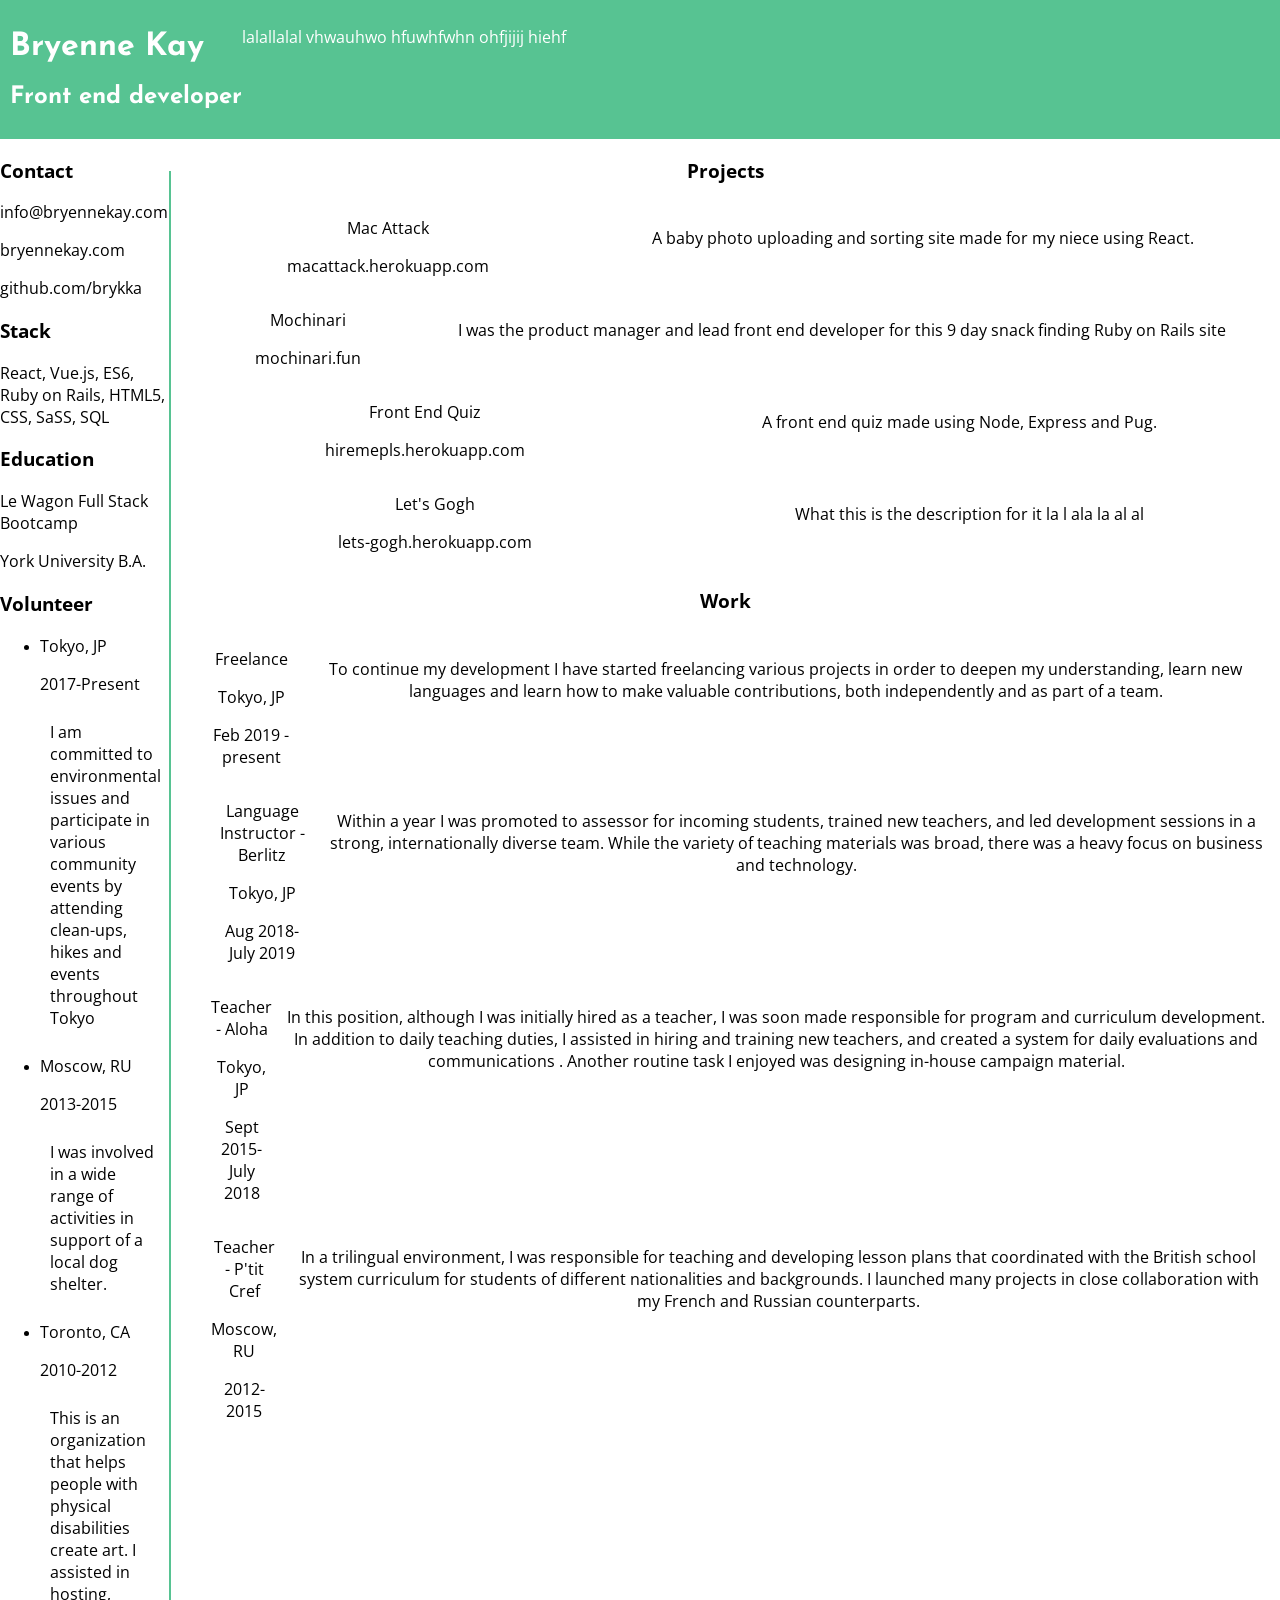
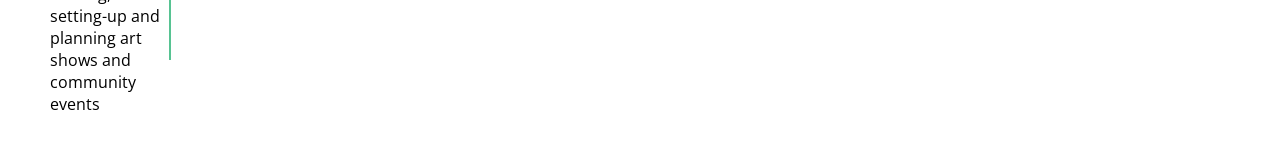
==== index.html @ 218a4236 "left panel" ====
<!DOCTYPE html>
<html>
  <head>
    <link rel="stylesheet" href="style.css">
    <link href="https://fonts.googleapis.com/css?family=Dosis|Josefin+Sans|Open+Sans:300|Righteous&display=swap" rel="stylesheet">
    <link rel="shortcut icon" href="./images/b.ico" type="image/x-icon"/>
    <title>Bryenne Kay's Resume</title>
  </head>
  <body>

      <div id="header">
        <div class="name">
          <h1>Bryenne Kay</h1>
          <h2>Front end developer</h2>
        </div>
        <div class="blurb">
          <p>lalallalal vhwauhwo hfuwhfwhn ohfjijij  hiehf</p>
        </div>
      </div>

      <div class="content">
        <div class="left-panel">
          <div class="contact">
            <h3>Contact</h3>
              <p>info@bryennekay.com</p>
              <p>bryennekay.com</p>
              <p>github.com/brykka</p>
          </div>
          <div class="stack">
            <h3>Stack</h3>
              <p>React, Vue.js, ES6, Ruby on Rails, HTML5, <br>CSS, SaSS, SQL</p>
          </div>
          <div class="education">
            <h3>Education</h3>
              <p>Le Wagon Full Stack Bootcamp</p>
              <p>York University B.A.</p>
          </div>
         <div class="volunteer">
            <h3>Volunteer</h3>
              <ul>
                <li>
                  <div class="info">
                    <p class="location">Tokyo, JP</p>
                    <p class="duration">2017-Present</p>
                  </div>
                  <p class="description">
                  I am committed to environmental issues and participate in various community events by attending clean-ups, hikes and events throughout Tokyo
                  </p>
                </li>
                <li>
                  <div class="info">
                    <p class="location">Moscow, RU</p>
                    <p class="duration">2013-2015</p>
                  </div>
                  <p class="description">
                  I was involved in a wide range of activities in support of a local dog shelter.
                  </p>
                </li>
                <li>
                  <div class="info">
                    <p class="location">Toronto, CA</p>
                    <p class="duration">2010-2012</p>
                  </div>
                  <p class="description">
                  This is an organization that helps people with physical disabilities create art. I assisted in hosting, setting-up and planning art shows and community events
                  </p>
                </li>
              </ul>
          </div>
        </div>
        <div class="main-content">
          <div class="projects">
            <h3>Projects</h3>
              <ul>
                <li>
                  <div class="info">
                    <p class="project-title">Mac Attack</p>
                    <p class="link">macattack.herokuapp.com</p>
                  </div>
                    <p class="description">
                      A baby photo uploading and sorting site made for my niece using React.
                    </p>
                </li>
                <li>
                  <div class="info">
                    <p class="project-title">Mochinari</p>
                    <p class="link">mochinari.fun</p>
                  </div>
                    <p class="description">
                      I was the product manager and lead front end developer for this 9 day snack finding Ruby on Rails site
                    </p>
                </li>
                <li>
                  <div class="info">
                    <p class="project-title">Front End Quiz</p>
                    <p class="link">hiremepls.herokuapp.com</p>
                  </div>
                  <p class="description">
                  A front end quiz made using Node, Express and Pug.
                  </p>
                </li>
                <li>
                  <div class="info">
                    <p class="project-title">Let's Gogh</p>
                    <p class="link">lets-gogh.herokuapp.com</p>
                  </div>
                  <p class="description">
                  What this is the description for it la l ala la al al
                  </p>
                </li>
              </div>
          <div class="work">
            <h3>Work</h3>
              <ul>
                <li>
                  <div class="info">
                    <p class="job">Freelance</p>
                    <p class="location">Tokyo, JP</p>
                    <p class="duration">Feb 2019 - present</p>
                  </div>
                  <p class="description">
                  To continue my development I have started freelancing various projects in order to deepen my understanding, learn new languages and learn how to make valuable contributions, both independently and as part of a team.
                  </p>
                </li>
                <li>
                  <div class="info">
                    <p class="job">Language Instructor - Berlitz</p>
                    <p class="location">Tokyo, JP</p>
                    <p class="duration"> Aug 2018- July 2019</p>
                  </div>
                  <p class="description">
                  Within a year I was promoted to assessor for incoming students,  trained  new teachers, and led development sessions in a strong, internationally diverse team. While the variety of teaching materials was broad, there was a heavy focus on business and technology.
                  </p>
                </li>
                <li>
                  <div class="info">
                    <p class="job">Teacher - Aloha</p>
                    <p class="location">Tokyo, JP</p>
                    <p class="duration"> Sept 2015- July 2018</p>
                  </div>
                  <p class="description">
                  In this position, although I was initially hired as a teacher, I was soon made responsible for program and curriculum development. In addition to daily teaching duties, I assisted in hiring and training new teachers, and created a system for daily evaluations and communications . Another routine  task I enjoyed was designing in-house campaign material.
                  </p>
                </li>
                <li>
                  <div class="info">
                    <p class="job">Teacher - P'tit Cref</p>
                    <p class="location">Moscow, RU</p>
                    <p class="duration">2012-2015</p>
                  </div>
                  <p class="description">
                  In a trilingual environment, I was responsible for teaching and developing lesson plans that coordinated with the British school system curriculum for students of different nationalities and backgrounds. I launched many projects in close collaboration with my French and Russian counterparts.
                  </p>
                </li>
              </div>
             </ul>

  </body>
</html>
---- style.css ----
@import url('./components/header.css');
@import url('./components/left-panel.css');
@import url('./components/main-content.css');
@import url('./components/content.css');

body {
  margin: 0 !important;
}
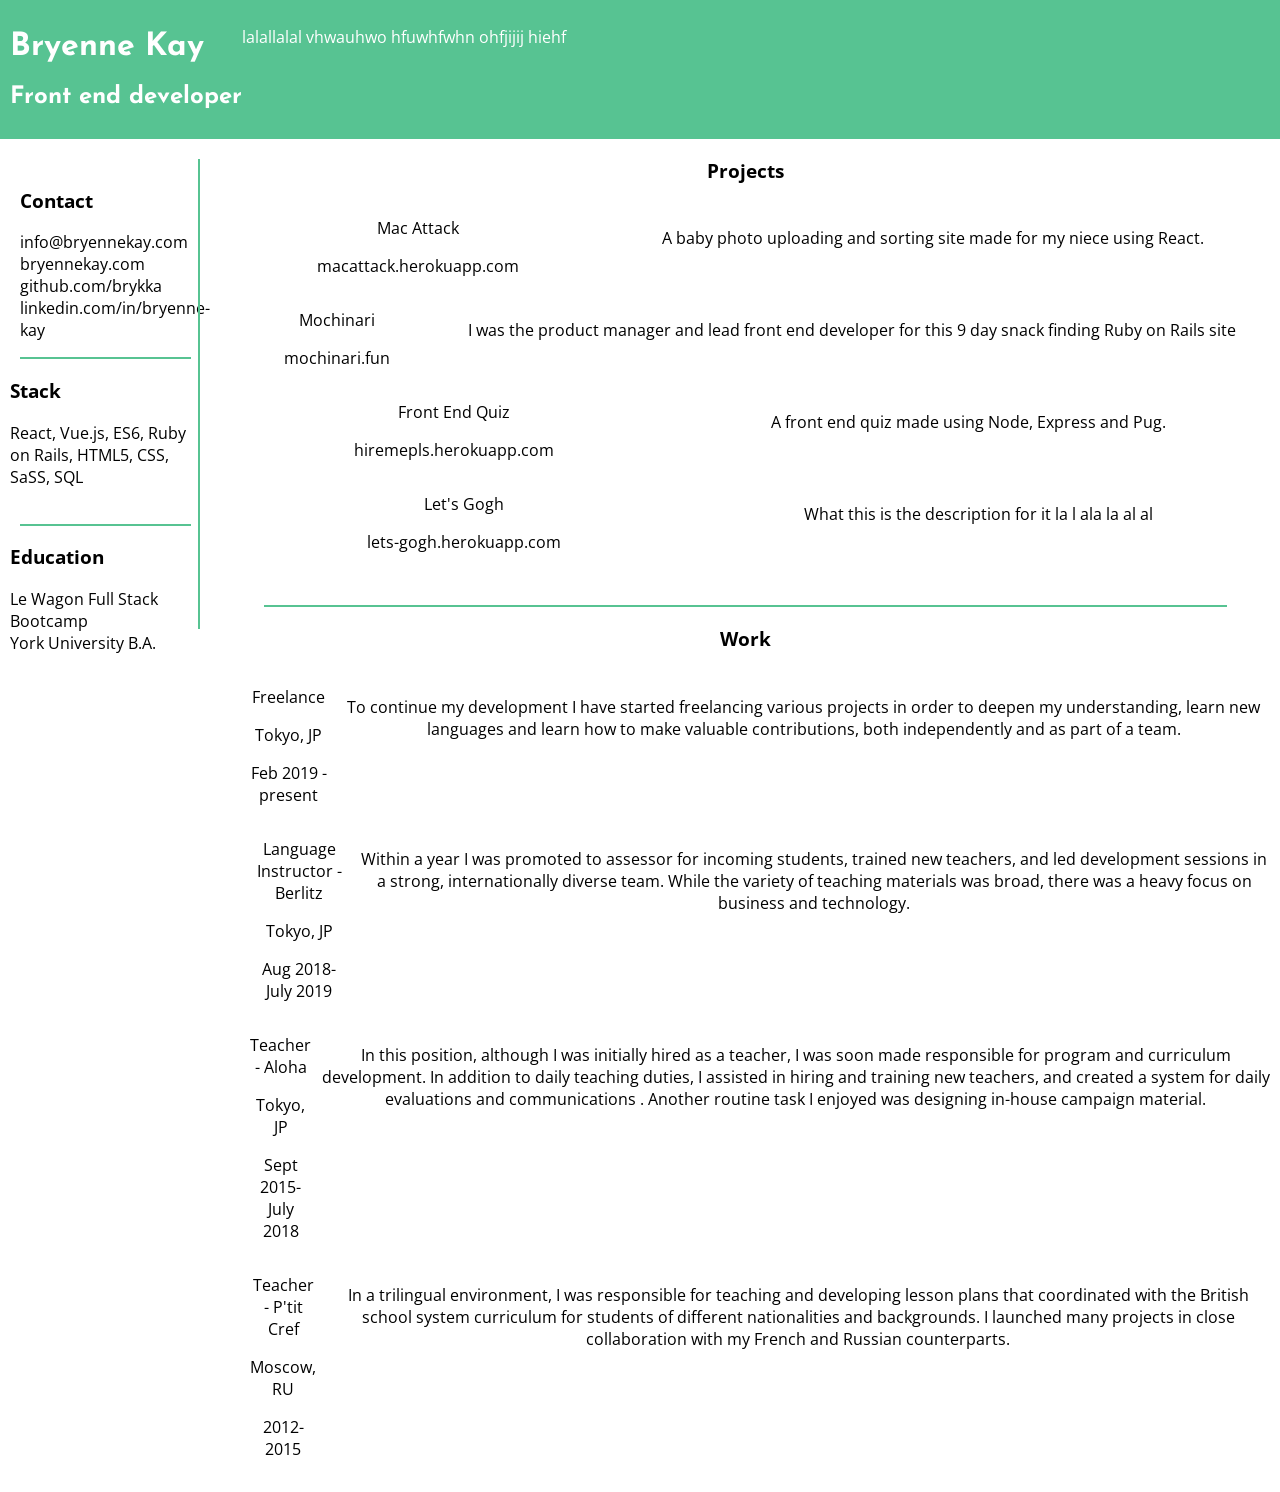
==== commit 145f6eb8: "moving stuff" ====
--- a/index.html
+++ b/index.html
@@ -20,22 +20,23 @@
 
       <div class="content">
         <div class="left-panel">
-          <div class="contact">
-            <h3>Contact</h3>
-              <p>info@bryennekay.com</p>
-              <p>bryennekay.com</p>
-              <p>github.com/brykka</p>
+          <div class="boxes">
+            <div class="contact">
+              <h3>Contact</h3>
+                <p>
+                  info@bryennekay.com<br>bryennekay.com<br>github.com/brykka<br>linkedin.com/in/bryenne-kay
+                </p>
+            </div>
+            <div class="stack">
+              <h3>Stack</h3>
+                <p>React, Vue.js, ES6, Ruby on Rails, HTML5, CSS, SaSS, SQL</p>
+            </div>
+            <div class="education">
+              <h3>Education</h3>
+                <p>Le Wagon Full Stack Bootcamp<br>York University B.A.</p>
+            </div>
           </div>
-          <div class="stack">
-            <h3>Stack</h3>
-              <p>React, Vue.js, ES6, Ruby on Rails, HTML5, <br>CSS, SaSS, SQL</p>
-          </div>
-          <div class="education">
-            <h3>Education</h3>
-              <p>Le Wagon Full Stack Bootcamp</p>
-              <p>York University B.A.</p>
-          </div>
-         <div class="volunteer">
+         <!-- <div class="volunteer">
             <h3>Volunteer</h3>
               <ul>
                 <li>
@@ -66,7 +67,7 @@
                   </p>
                 </li>
               </ul>
-          </div>
+          </div> -->
         </div>
         <div class="main-content">
           <div class="projects">
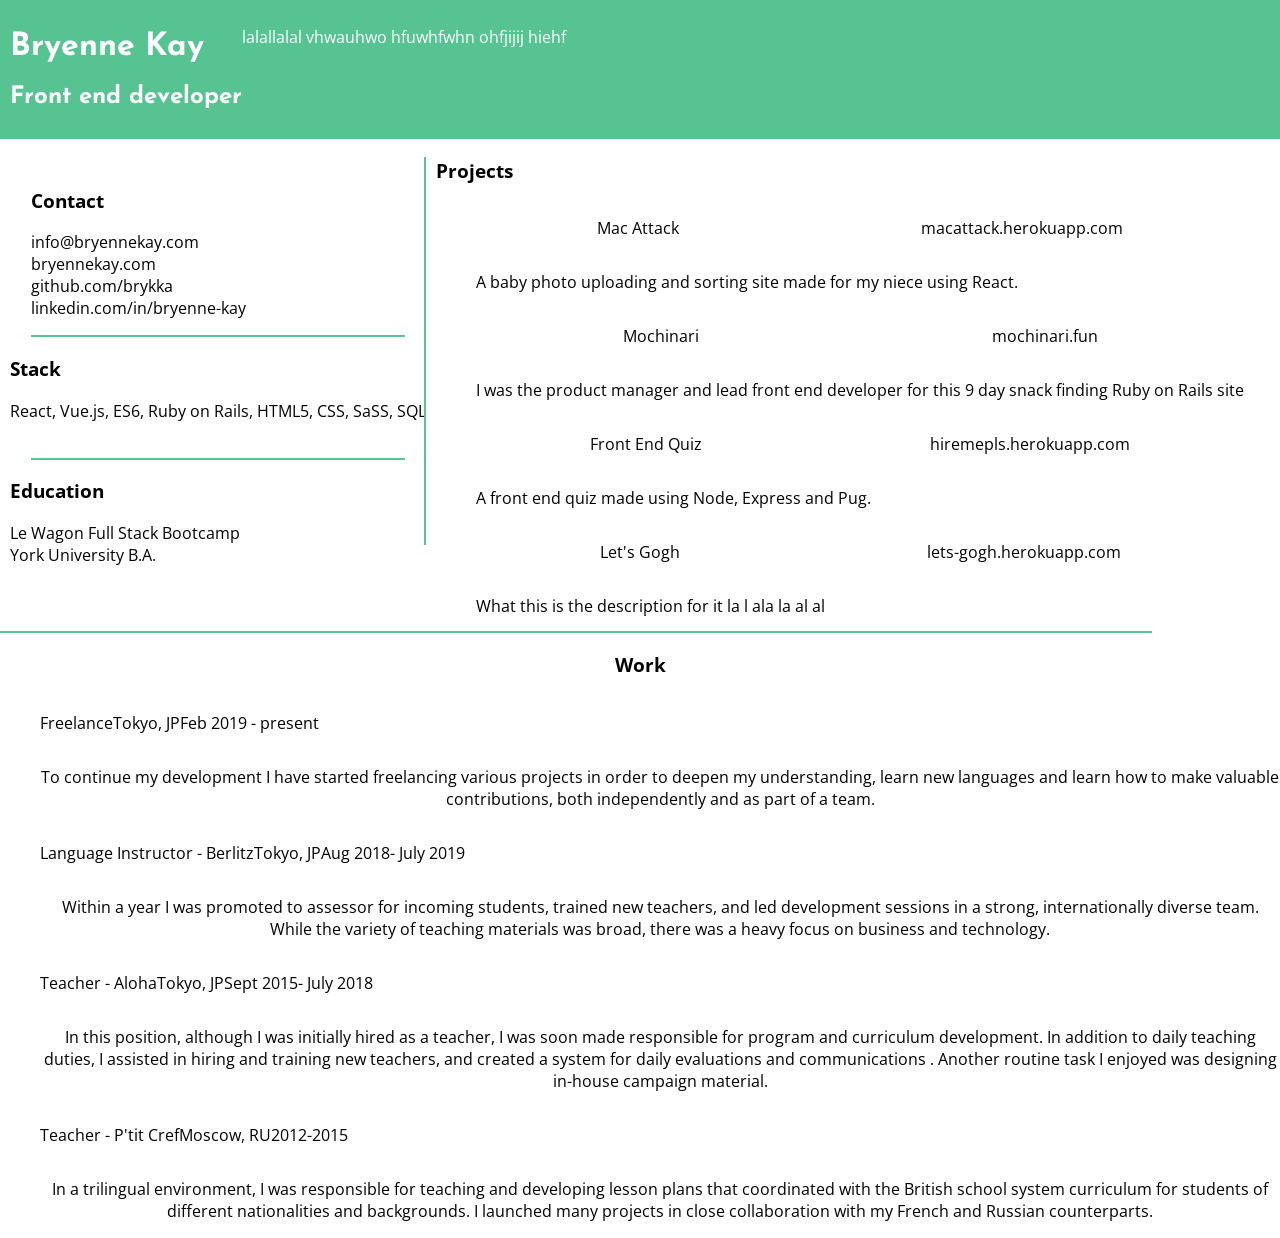
==== commit 58f012bf: "updates to style" ====
--- a/index.html
+++ b/index.html
@@ -8,17 +8,19 @@
   </head>
   <body>
 
-      <div id="header">
-        <div class="name">
-          <h1>Bryenne Kay</h1>
-          <h2>Front end developer</h2>
-        </div>
-        <div class="blurb">
-          <p>lalallalal vhwauhwo hfuwhfwhn ohfjijij  hiehf</p>
-        </div>
+    <div id="header">
+      <div class="name">
+        <h1>Bryenne Kay</h1>
+        <h2>Front end developer</h2>
       </div>
+      <div class="blurb">
+        <p>lalallalal vhwauhwo hfuwhfwhn ohfjijij  hiehf</p>
+      </div>
+    </div>
 
-      <div class="content">
+    <div class="content">
+      <div class="top-content">
+
         <div class="left-panel">
           <div class="boxes">
             <div class="contact">
@@ -27,10 +29,12 @@
                   info@bryennekay.com<br>bryennekay.com<br>github.com/brykka<br>linkedin.com/in/bryenne-kay
                 </p>
             </div>
+
             <div class="stack">
               <h3>Stack</h3>
                 <p>React, Vue.js, ES6, Ruby on Rails, HTML5, CSS, SaSS, SQL</p>
             </div>
+
             <div class="education">
               <h3>Education</h3>
                 <p>Le Wagon Full Stack Bootcamp<br>York University B.A.</p>
@@ -69,92 +73,103 @@
               </ul>
           </div> -->
         </div>
-        <div class="main-content">
-          <div class="projects">
-            <h3>Projects</h3>
-              <ul>
-                <li>
-                  <div class="info">
-                    <p class="project-title">Mac Attack</p>
-                    <p class="link">macattack.herokuapp.com</p>
-                  </div>
-                    <p class="description">
-                      A baby photo uploading and sorting site made for my niece using React.
+
+
+        <div class="projects">
+          <h3>Projects</h3>
+            <ul>
+              <li>
+                <div class="info">
+                  <p class="project-title"><i class="fas fa-circle"></i>Mac Attack</p>
+                  <p class="link">macattack.herokuapp.com</p>
+                </div>
+                  <p class="description">
+                    A baby photo uploading and sorting site made for my niece using React.
+                  </p>
+              </li>
+              <li>
+                <div class="info">
+                  <p class="project-title"><i class="fas fa-circle"></i>Mochinari</p>
+                  <p class="link">mochinari.fun</p>
+                </div>
+                  <p class="description">
+                    I was the product manager and lead front end developer for this 9 day snack finding Ruby on Rails site
+                  </p>
+              </li>
+              <li>
+                <div class="info">
+                  <p class="project-title"><i class="fas fa-circle"></i>Front End Quiz</p>
+                  <p class="link">hiremepls.herokuapp.com</p>
+                </div>
+                <p class="description">
+                A front end quiz made using Node, Express and Pug.
+                </p>
+              </li>
+              <li>
+                <div class="info">
+                  <p class="project-title">
+                    <i class="fas fa-circle"></i>
+                    Let's Gogh
                     </p>
-                </li>
-                <li>
-                  <div class="info">
-                    <p class="project-title">Mochinari</p>
-                    <p class="link">mochinari.fun</p>
-                  </div>
-                    <p class="description">
-                      I was the product manager and lead front end developer for this 9 day snack finding Ruby on Rails site
-                    </p>
-                </li>
-                <li>
-                  <div class="info">
-                    <p class="project-title">Front End Quiz</p>
-                    <p class="link">hiremepls.herokuapp.com</p>
-                  </div>
-                  <p class="description">
-                  A front end quiz made using Node, Express and Pug.
-                  </p>
-                </li>
-                <li>
-                  <div class="info">
-                    <p class="project-title">Let's Gogh</p>
-                    <p class="link">lets-gogh.herokuapp.com</p>
-                  </div>
-                  <p class="description">
-                  What this is the description for it la l ala la al al
-                  </p>
-                </li>
-              </div>
-          <div class="work">
-            <h3>Work</h3>
-              <ul>
-                <li>
-                  <div class="info">
-                    <p class="job">Freelance</p>
-                    <p class="location">Tokyo, JP</p>
-                    <p class="duration">Feb 2019 - present</p>
-                  </div>
-                  <p class="description">
-                  To continue my development I have started freelancing various projects in order to deepen my understanding, learn new languages and learn how to make valuable contributions, both independently and as part of a team.
-                  </p>
-                </li>
-                <li>
-                  <div class="info">
-                    <p class="job">Language Instructor - Berlitz</p>
-                    <p class="location">Tokyo, JP</p>
-                    <p class="duration"> Aug 2018- July 2019</p>
-                  </div>
-                  <p class="description">
-                  Within a year I was promoted to assessor for incoming students,  trained  new teachers, and led development sessions in a strong, internationally diverse team. While the variety of teaching materials was broad, there was a heavy focus on business and technology.
-                  </p>
-                </li>
-                <li>
-                  <div class="info">
-                    <p class="job">Teacher - Aloha</p>
-                    <p class="location">Tokyo, JP</p>
-                    <p class="duration"> Sept 2015- July 2018</p>
-                  </div>
-                  <p class="description">
-                  In this position, although I was initially hired as a teacher, I was soon made responsible for program and curriculum development. In addition to daily teaching duties, I assisted in hiring and training new teachers, and created a system for daily evaluations and communications . Another routine  task I enjoyed was designing in-house campaign material.
-                  </p>
-                </li>
-                <li>
-                  <div class="info">
-                    <p class="job">Teacher - P'tit Cref</p>
-                    <p class="location">Moscow, RU</p>
-                    <p class="duration">2012-2015</p>
-                  </div>
-                  <p class="description">
-                  In a trilingual environment, I was responsible for teaching and developing lesson plans that coordinated with the British school system curriculum for students of different nationalities and backgrounds. I launched many projects in close collaboration with my French and Russian counterparts.
-                  </p>
-                </li>
-              </div>
-             </ul>
+                  <p class="link">lets-gogh.herokuapp.com</p>
+                </div>
+                <p class="description">
+                What this is the description for it la l ala la al al
+                </p>
+              </li>
+           </ul>
+        </div>
 
+      </div>
+
+      <div class="main-content">
+        <div class="work">
+          <h3>Work</h3>
+            <ul>
+              <li>
+                <div class="info">
+                  <p class="job">Freelance</p>
+                  <p class="location">Tokyo, JP</p>
+                  <p class="duration">Feb 2019 - present</p>
+                </div>
+                <p class="description">
+                To continue my development I have started freelancing various projects in order to deepen my understanding, learn new languages and learn how to make valuable contributions, both independently and as part of a team.
+                </p>
+              </li>
+              <li>
+                <div class="info">
+                  <p class="job">Language Instructor - Berlitz</p>
+                  <p class="location">Tokyo, JP</p>
+                  <p class="duration"> Aug 2018- July 2019</p>
+                </div>
+                <p class="description">
+                Within a year I was promoted to assessor for incoming students,  trained  new teachers, and led development sessions in a strong, internationally diverse team. While the variety of teaching materials was broad, there was a heavy focus on business and technology.
+                </p>
+              </li>
+              <li>
+                <div class="info">
+                  <p class="job">Teacher - Aloha</p>
+                  <p class="location">Tokyo, JP</p>
+                  <p class="duration"> Sept 2015- July 2018</p>
+                </div>
+                <p class="description">
+                In this position, although I was initially hired as a teacher, I was soon made responsible for program and curriculum development. In addition to daily teaching duties, I assisted in hiring and training new teachers, and created a system for daily evaluations and communications . Another routine  task I enjoyed was designing in-house campaign material.
+                </p>
+              </li>
+              <li>
+                <div class="info">
+                  <p class="job">Teacher - P'tit Cref</p>
+                  <p class="location">Moscow, RU</p>
+                  <p class="duration">2012-2015</p>
+                </div>
+                <p class="description">
+                In a trilingual environment, I was responsible for teaching and developing lesson plans that coordinated with the British school system curriculum for students of different nationalities and backgrounds. I launched many projects in close collaboration with my French and Russian counterparts.
+                </p>
+              </li>
+           </ul>
+        </div>
+      </div>
+
+    </div>
   </body>
 </html>
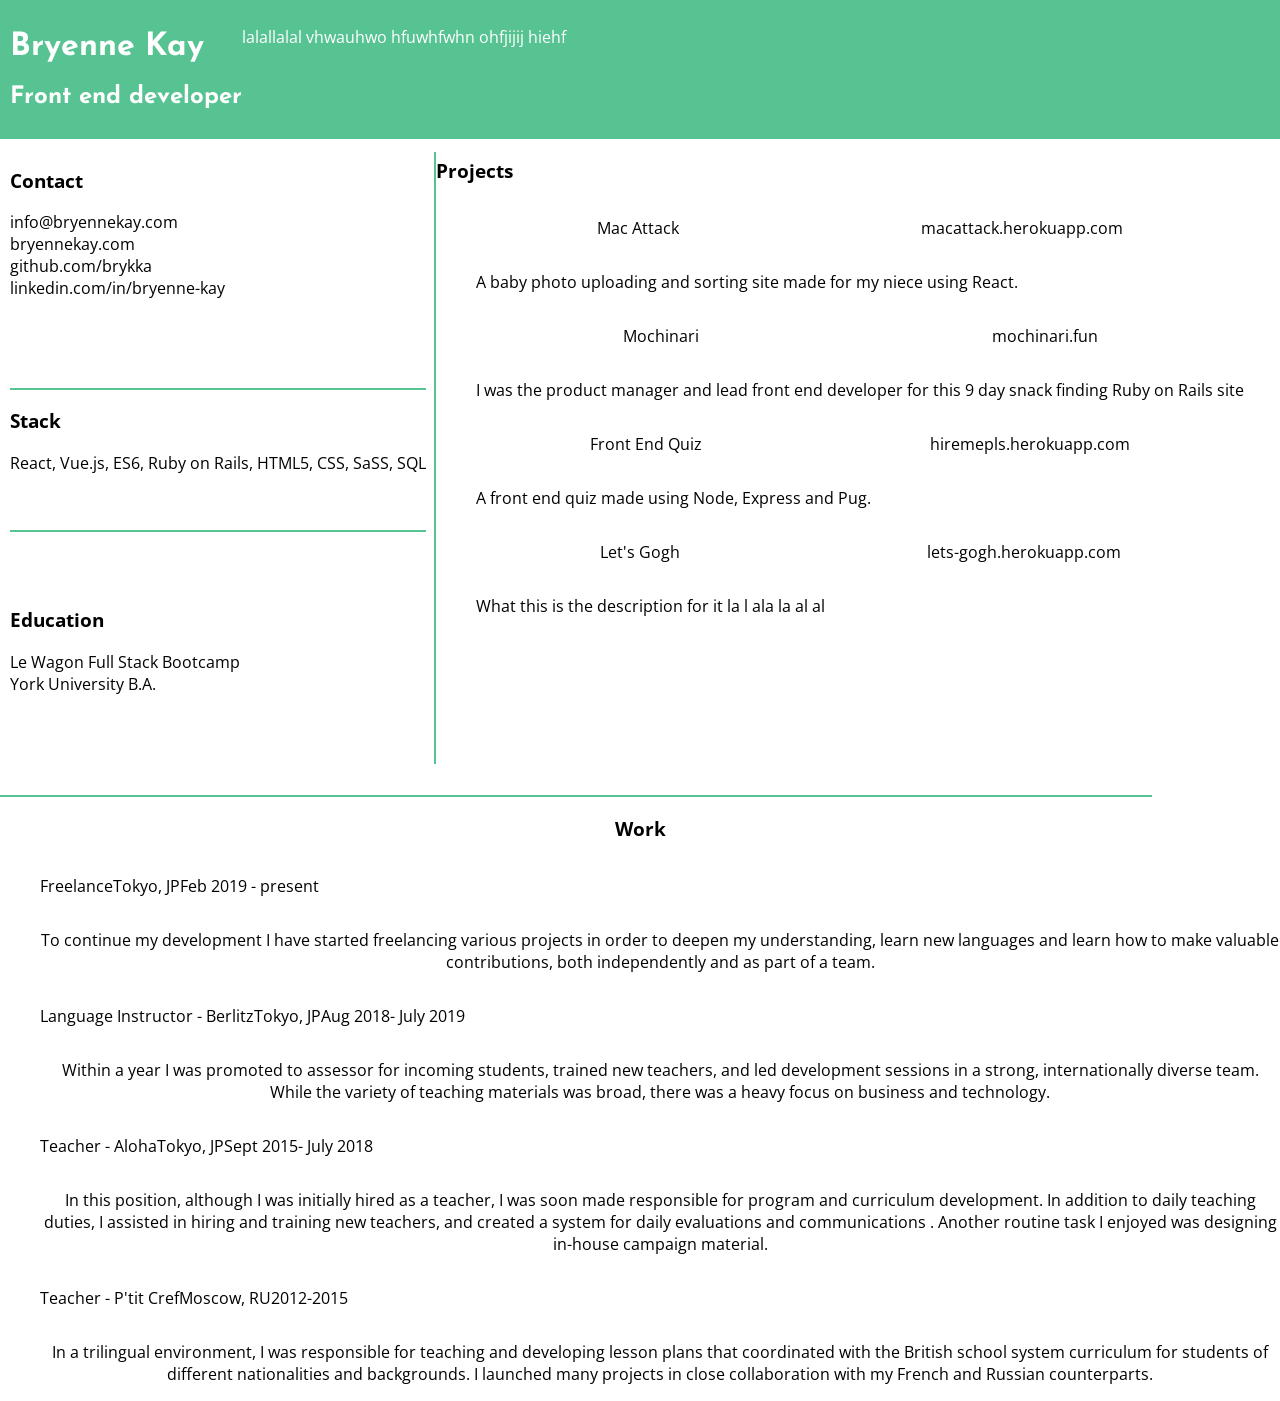
==== commit c9e0617d: "padding to left column" ====
--- a/index.html
+++ b/index.html
@@ -40,38 +40,6 @@
                 <p>Le Wagon Full Stack Bootcamp<br>York University B.A.</p>
             </div>
           </div>
-         <!-- <div class="volunteer">
-            <h3>Volunteer</h3>
-              <ul>
-                <li>
-                  <div class="info">
-                    <p class="location">Tokyo, JP</p>
-                    <p class="duration">2017-Present</p>
-                  </div>
-                  <p class="description">
-                  I am committed to environmental issues and participate in various community events by attending clean-ups, hikes and events throughout Tokyo
-                  </p>
-                </li>
-                <li>
-                  <div class="info">
-                    <p class="location">Moscow, RU</p>
-                    <p class="duration">2013-2015</p>
-                  </div>
-                  <p class="description">
-                  I was involved in a wide range of activities in support of a local dog shelter.
-                  </p>
-                </li>
-                <li>
-                  <div class="info">
-                    <p class="location">Toronto, CA</p>
-                    <p class="duration">2010-2012</p>
-                  </div>
-                  <p class="description">
-                  This is an organization that helps people with physical disabilities create art. I assisted in hosting, setting-up and planning art shows and community events
-                  </p>
-                </li>
-              </ul>
-          </div> -->
         </div>
 
 
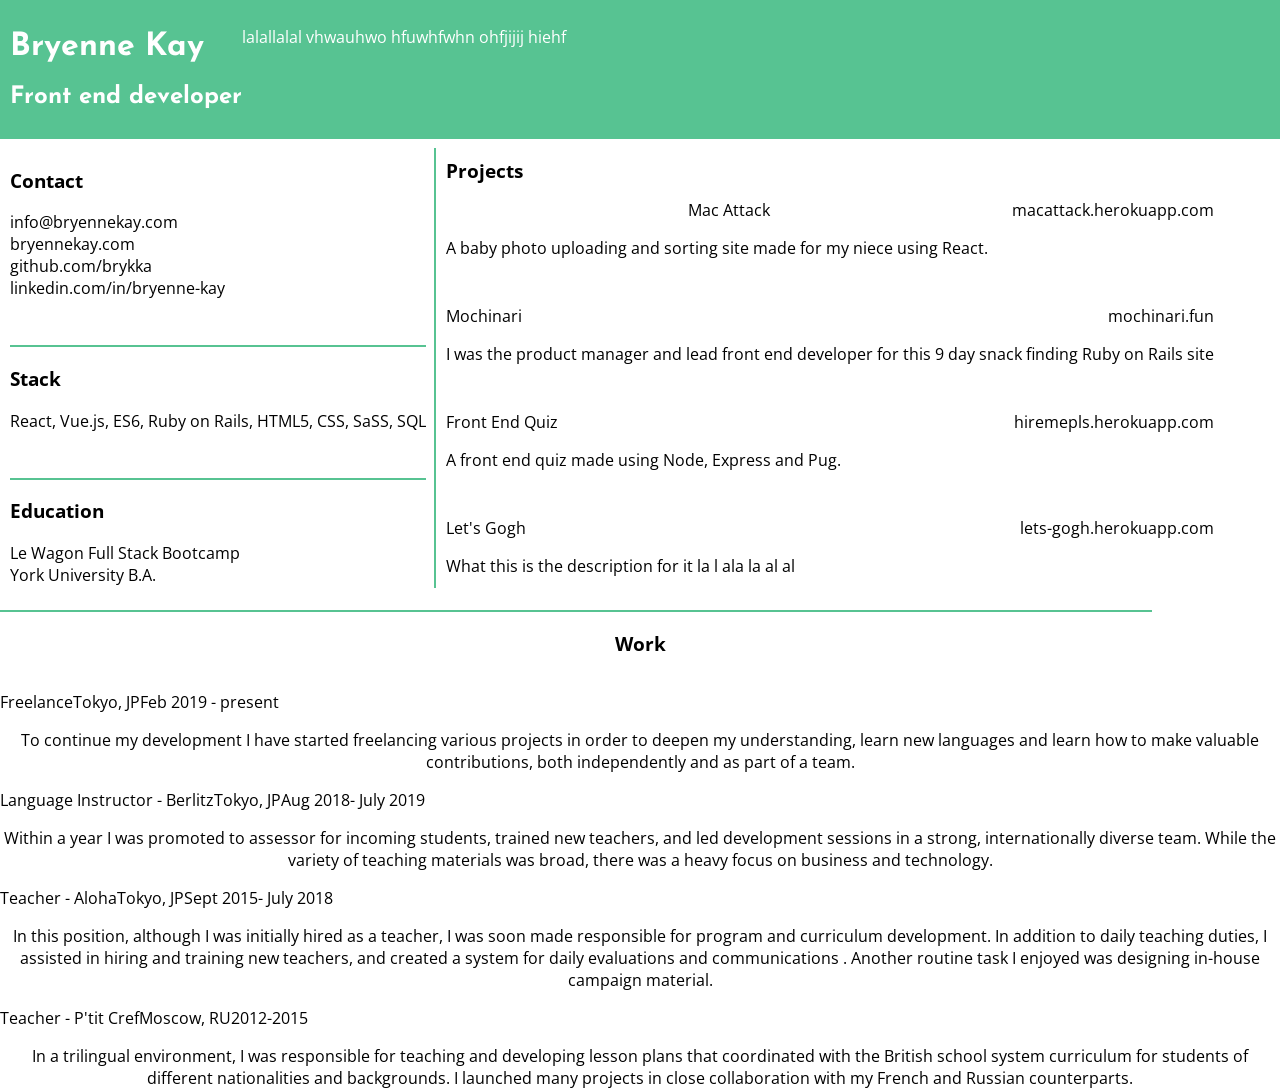
==== commit 5037f857: "top content almost done" ====
--- a/index.html
+++ b/index.html
@@ -48,7 +48,7 @@
             <ul>
               <li>
                 <div class="info">
-                  <p class="project-title"><i class="fas fa-circle"></i>Mac Attack</p>
+                  <i class="fas fa-circle"></i><p class="project-title">Mac Attack</p>
                   <p class="link">macattack.herokuapp.com</p>
                 </div>
                   <p class="description">
--- a/style.css
+++ b/style.css
@@ -7,4 +7,11 @@
   margin: 0 !important;
 }
 
+ul {
+  padding: 0;
+  margin: 0;
+}
 
+.fas {
+  color: #57c392;
+}
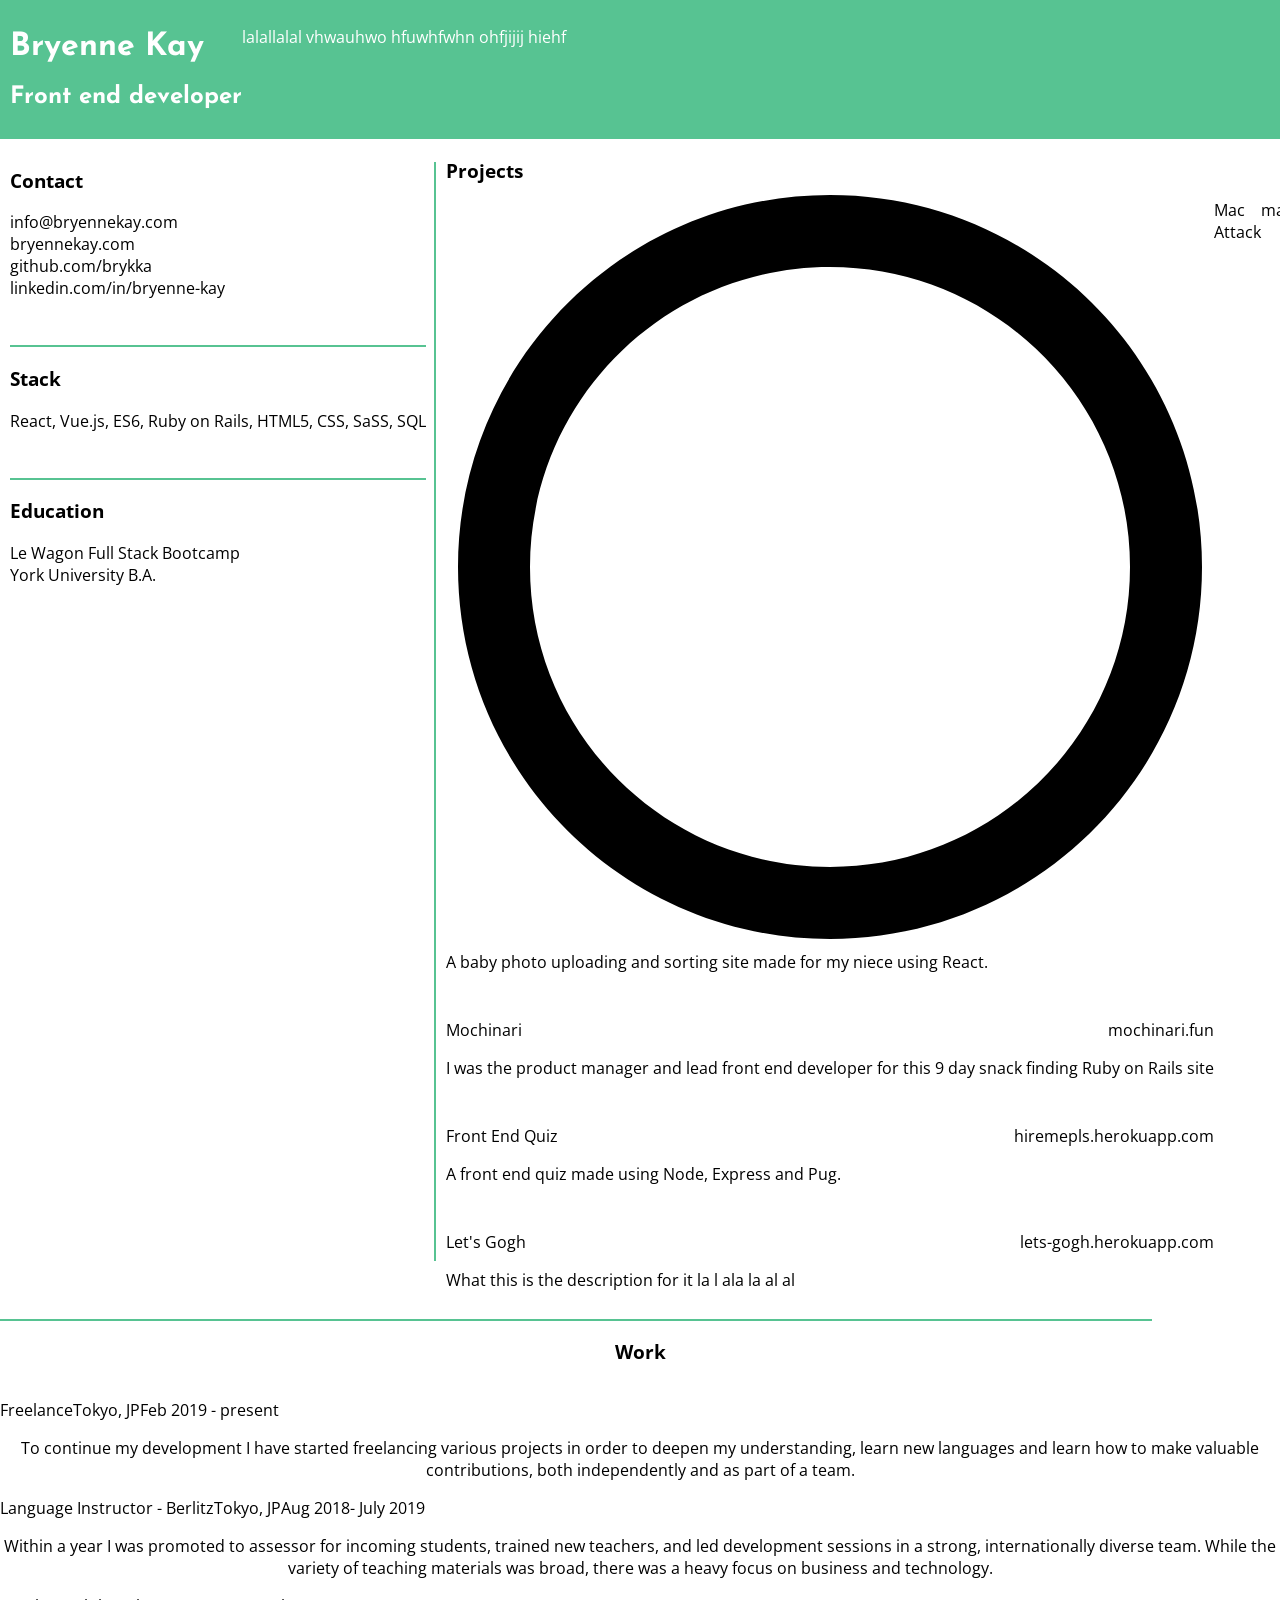
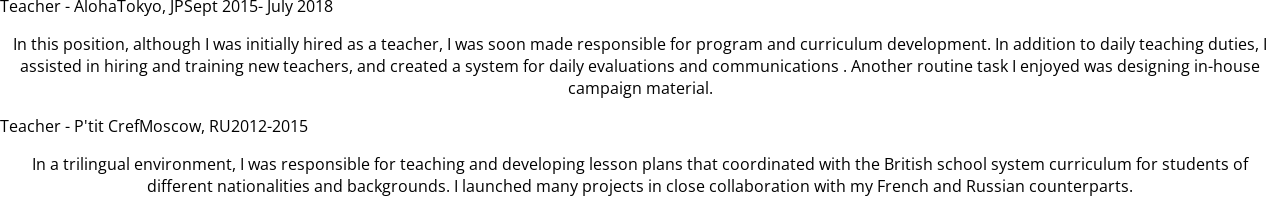
==== commit 158970d3: "font awesome being weird" ====
--- a/index.html
+++ b/index.html
@@ -48,7 +48,7 @@
             <ul>
               <li>
                 <div class="info">
-                  <i class="fas fa-circle"></i><p class="project-title">Mac Attack</p>
+                  <img src="./images/circle.svg"> <p class="project-title">Mac Attack</p>
                   <p class="link">macattack.herokuapp.com</p>
                 </div>
                   <p class="description">
--- a/style.css
+++ b/style.css
@@ -12,6 +12,6 @@
   margin: 0;
 }
 
-.fas {
+img {
   color: #57c392;
 }
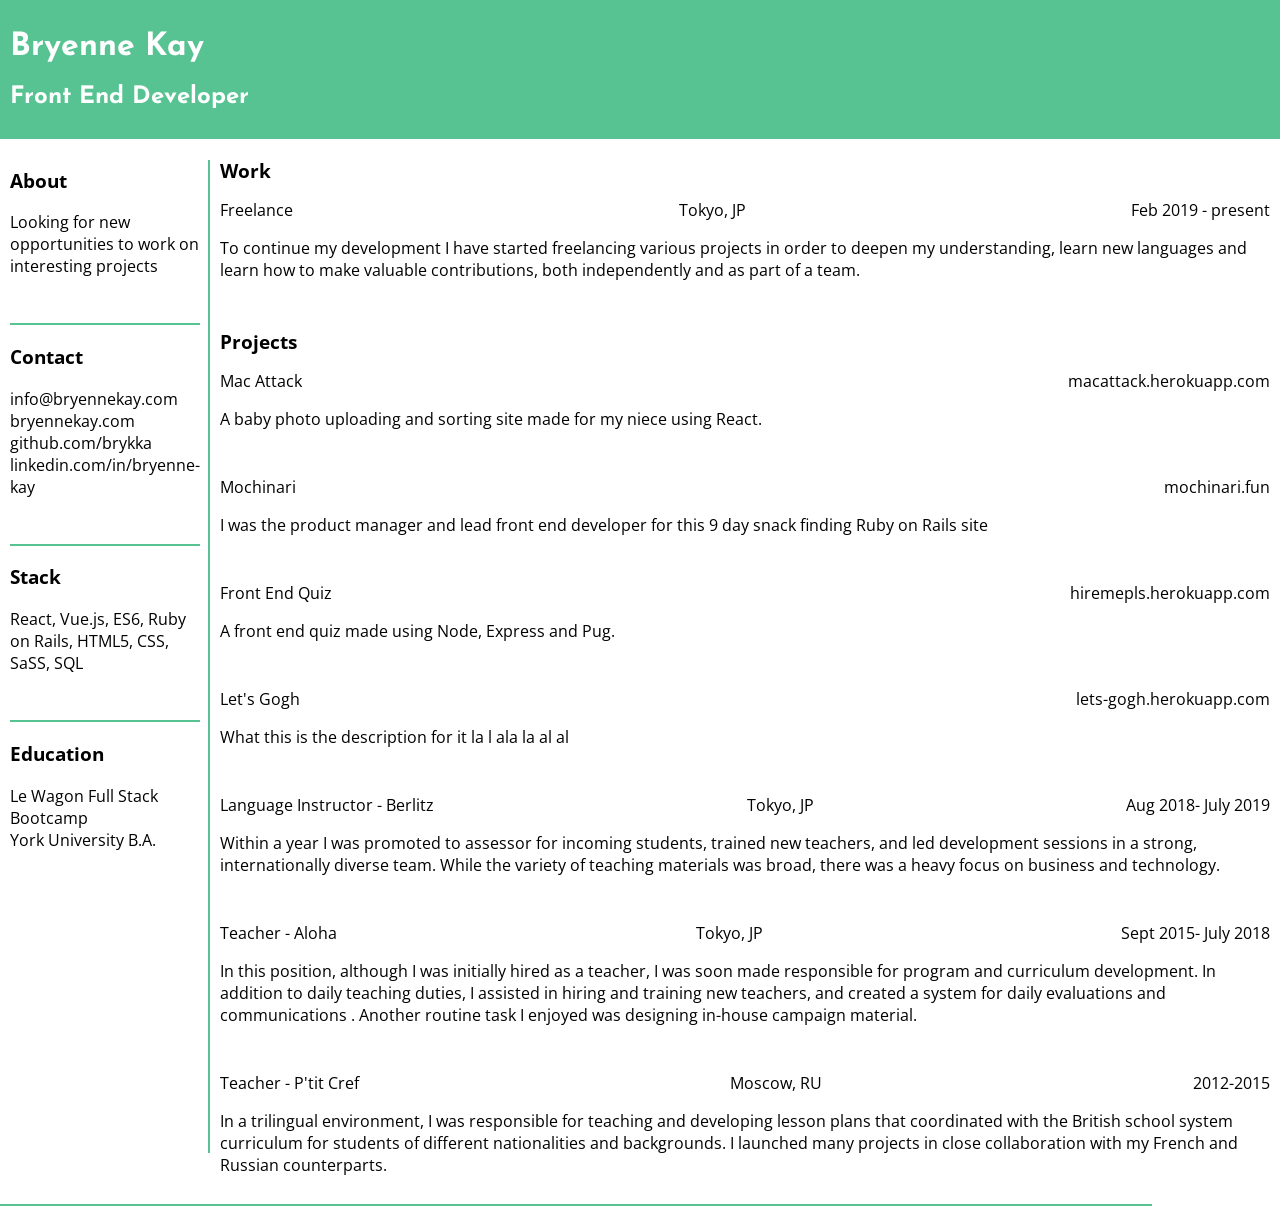
==== commit 5b3b7b85: "layout changes to 2 parts" ====
--- a/index.html
+++ b/index.html
@@ -6,91 +6,41 @@
     <link rel="shortcut icon" href="./images/b.ico" type="image/x-icon"/>
     <title>Bryenne Kay's Resume</title>
   </head>
+
   <body>
-
     <div id="header">
       <div class="name">
         <h1>Bryenne Kay</h1>
-        <h2>Front end developer</h2>
-      </div>
-      <div class="blurb">
-        <p>lalallalal vhwauhwo hfuwhfwhn ohfjijij  hiehf</p>
+        <h2>Front End Developer</h2>
       </div>
     </div>
 
-    <div class="content">
-      <div class="top-content">
-
-        <div class="left-panel">
-          <div class="boxes">
-            <div class="contact">
-              <h3>Contact</h3>
-                <p>
-                  info@bryennekay.com<br>bryennekay.com<br>github.com/brykka<br>linkedin.com/in/bryenne-kay
-                </p>
-            </div>
-
-            <div class="stack">
-              <h3>Stack</h3>
-                <p>React, Vue.js, ES6, Ruby on Rails, HTML5, CSS, SaSS, SQL</p>
-            </div>
-
-            <div class="education">
-              <h3>Education</h3>
-                <p>Le Wagon Full Stack Bootcamp<br>York University B.A.</p>
-            </div>
-          </div>
+    <div class="top-content">
+      <div class="left-panel">
+        <div class="blurb">
+          <h3>About</h3>
+            <p>Looking for new opportunities to work on interesting projects</p>
         </div>
 
-
-        <div class="projects">
-          <h3>Projects</h3>
-            <ul>
-              <li>
-                <div class="info">
-                  <img src="./images/circle.svg"> <p class="project-title">Mac Attack</p>
-                  <p class="link">macattack.herokuapp.com</p>
-                </div>
-                  <p class="description">
-                    A baby photo uploading and sorting site made for my niece using React.
-                  </p>
-              </li>
-              <li>
-                <div class="info">
-                  <p class="project-title"><i class="fas fa-circle"></i>Mochinari</p>
-                  <p class="link">mochinari.fun</p>
-                </div>
-                  <p class="description">
-                    I was the product manager and lead front end developer for this 9 day snack finding Ruby on Rails site
-                  </p>
-              </li>
-              <li>
-                <div class="info">
-                  <p class="project-title"><i class="fas fa-circle"></i>Front End Quiz</p>
-                  <p class="link">hiremepls.herokuapp.com</p>
-                </div>
-                <p class="description">
-                A front end quiz made using Node, Express and Pug.
-                </p>
-              </li>
-              <li>
-                <div class="info">
-                  <p class="project-title">
-                    <i class="fas fa-circle"></i>
-                    Let's Gogh
-                    </p>
-                  <p class="link">lets-gogh.herokuapp.com</p>
-                </div>
-                <p class="description">
-                What this is the description for it la l ala la al al
-                </p>
-              </li>
-           </ul>
+        <div class="contact">
+          <h3>Contact</h3>
+            <p>
+              info@bryennekay.com<br>bryennekay.com<br>github.com/brykka<br>linkedin.com/in/bryenne-kay
+            </p>
         </div>
 
+        <div class="stack">
+          <h3>Stack</h3>
+            <p>React, Vue.js, ES6, Ruby on Rails, HTML5, CSS, SaSS, SQL</p>
+        </div>
+
+        <div class="education">
+          <h3>Education</h3>
+            <p>Le Wagon Full Stack Bootcamp<br>York University B.A.</p>
+        </div>
       </div>
 
-      <div class="main-content">
+      <div class="projects">
         <div class="work">
           <h3>Work</h3>
             <ul>
@@ -104,6 +54,49 @@
                 To continue my development I have started freelancing various projects in order to deepen my understanding, learn new languages and learn how to make valuable contributions, both independently and as part of a team.
                 </p>
               </li>
+                <h3>Projects</h3>
+                  <ul>
+                    <li>
+                      <div class="info">
+                        <p class="project-title">Mac Attack</p>
+                        <p class="link">macattack.herokuapp.com</p>
+                      </div>
+                        <p class="description">
+                          A baby photo uploading and sorting site made for my niece using React.
+                        </p>
+                    </li>
+                    <li>
+                      <div class="info">
+                        <p class="project-title"><i class="fas fa-circle"></i>Mochinari</p>
+                        <p class="link">mochinari.fun</p>
+                      </div>
+                        <p class="description">
+                          I was the product manager and lead front end developer for this 9 day snack finding Ruby on Rails site
+                        </p>
+                    </li>
+                    <li>
+                      <div class="info">
+                        <p class="project-title"><i class="fas fa-circle"></i>Front End Quiz</p>
+                        <p class="link">hiremepls.herokuapp.com</p>
+                      </div>
+                      <p class="description">
+                      A front end quiz made using Node, Express and Pug.
+                      </p>
+                    </li>
+                    <li>
+                      <div class="info">
+                        <p class="project-title">
+                          <i class="fas fa-circle"></i>
+                          Let's Gogh
+                          </p>
+                        <p class="link">lets-gogh.herokuapp.com</p>
+                      </div>
+                      <p class="description">
+                      What this is the description for it la l ala la al al
+                      </p>
+                    </li>
+                 </ul>
+
               <li>
                 <div class="info">
                   <p class="job">Language Instructor - Berlitz</p>
@@ -114,6 +107,7 @@
                 Within a year I was promoted to assessor for incoming students,  trained  new teachers, and led development sessions in a strong, internationally diverse team. While the variety of teaching materials was broad, there was a heavy focus on business and technology.
                 </p>
               </li>
+
               <li>
                 <div class="info">
                   <p class="job">Teacher - Aloha</p>
@@ -124,6 +118,7 @@
                 In this position, although I was initially hired as a teacher, I was soon made responsible for program and curriculum development. In addition to daily teaching duties, I assisted in hiring and training new teachers, and created a system for daily evaluations and communications . Another routine  task I enjoyed was designing in-house campaign material.
                 </p>
               </li>
+
               <li>
                 <div class="info">
                   <p class="job">Teacher - P'tit Cref</p>
@@ -134,10 +129,9 @@
                 In a trilingual environment, I was responsible for teaching and developing lesson plans that coordinated with the British school system curriculum for students of different nationalities and backgrounds. I launched many projects in close collaboration with my French and Russian counterparts.
                 </p>
               </li>
-           </ul>
+            </ul>
         </div>
       </div>
-
     </div>
   </body>
 </html>
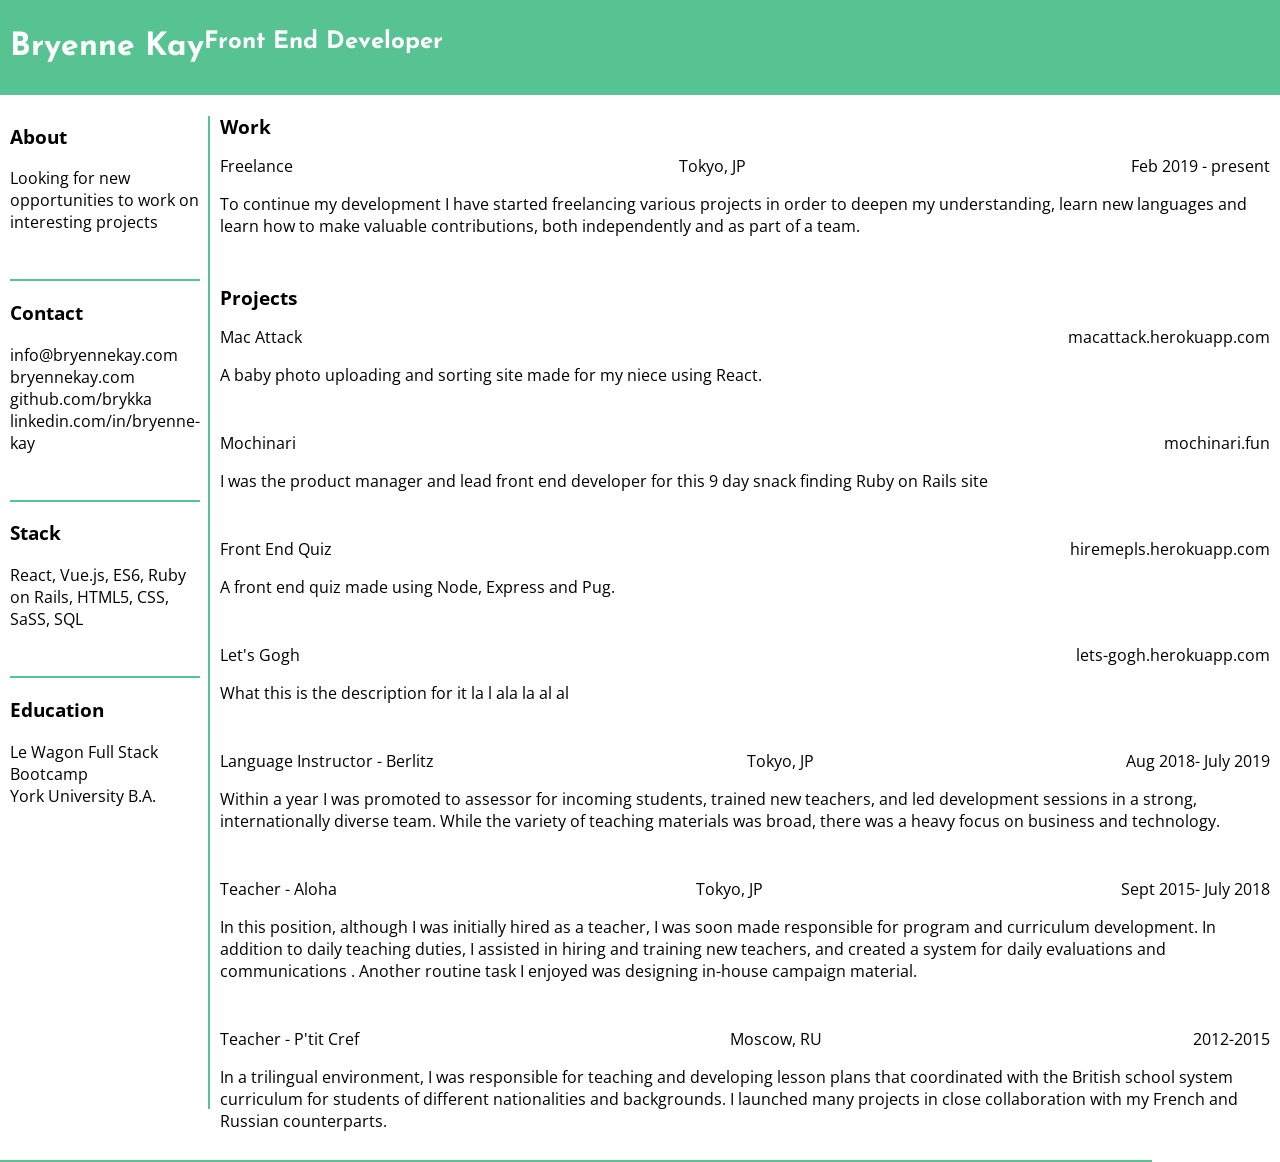
==== commit fe14442e: "moving header" ====
--- a/index.html
+++ b/index.html
@@ -11,7 +11,7 @@
     <div id="header">
       <div class="name">
         <h1>Bryenne Kay</h1>
-        <h2>Front End Developer</h2>
+          <h2>Front End Developer</h2>
       </div>
     </div>
 
